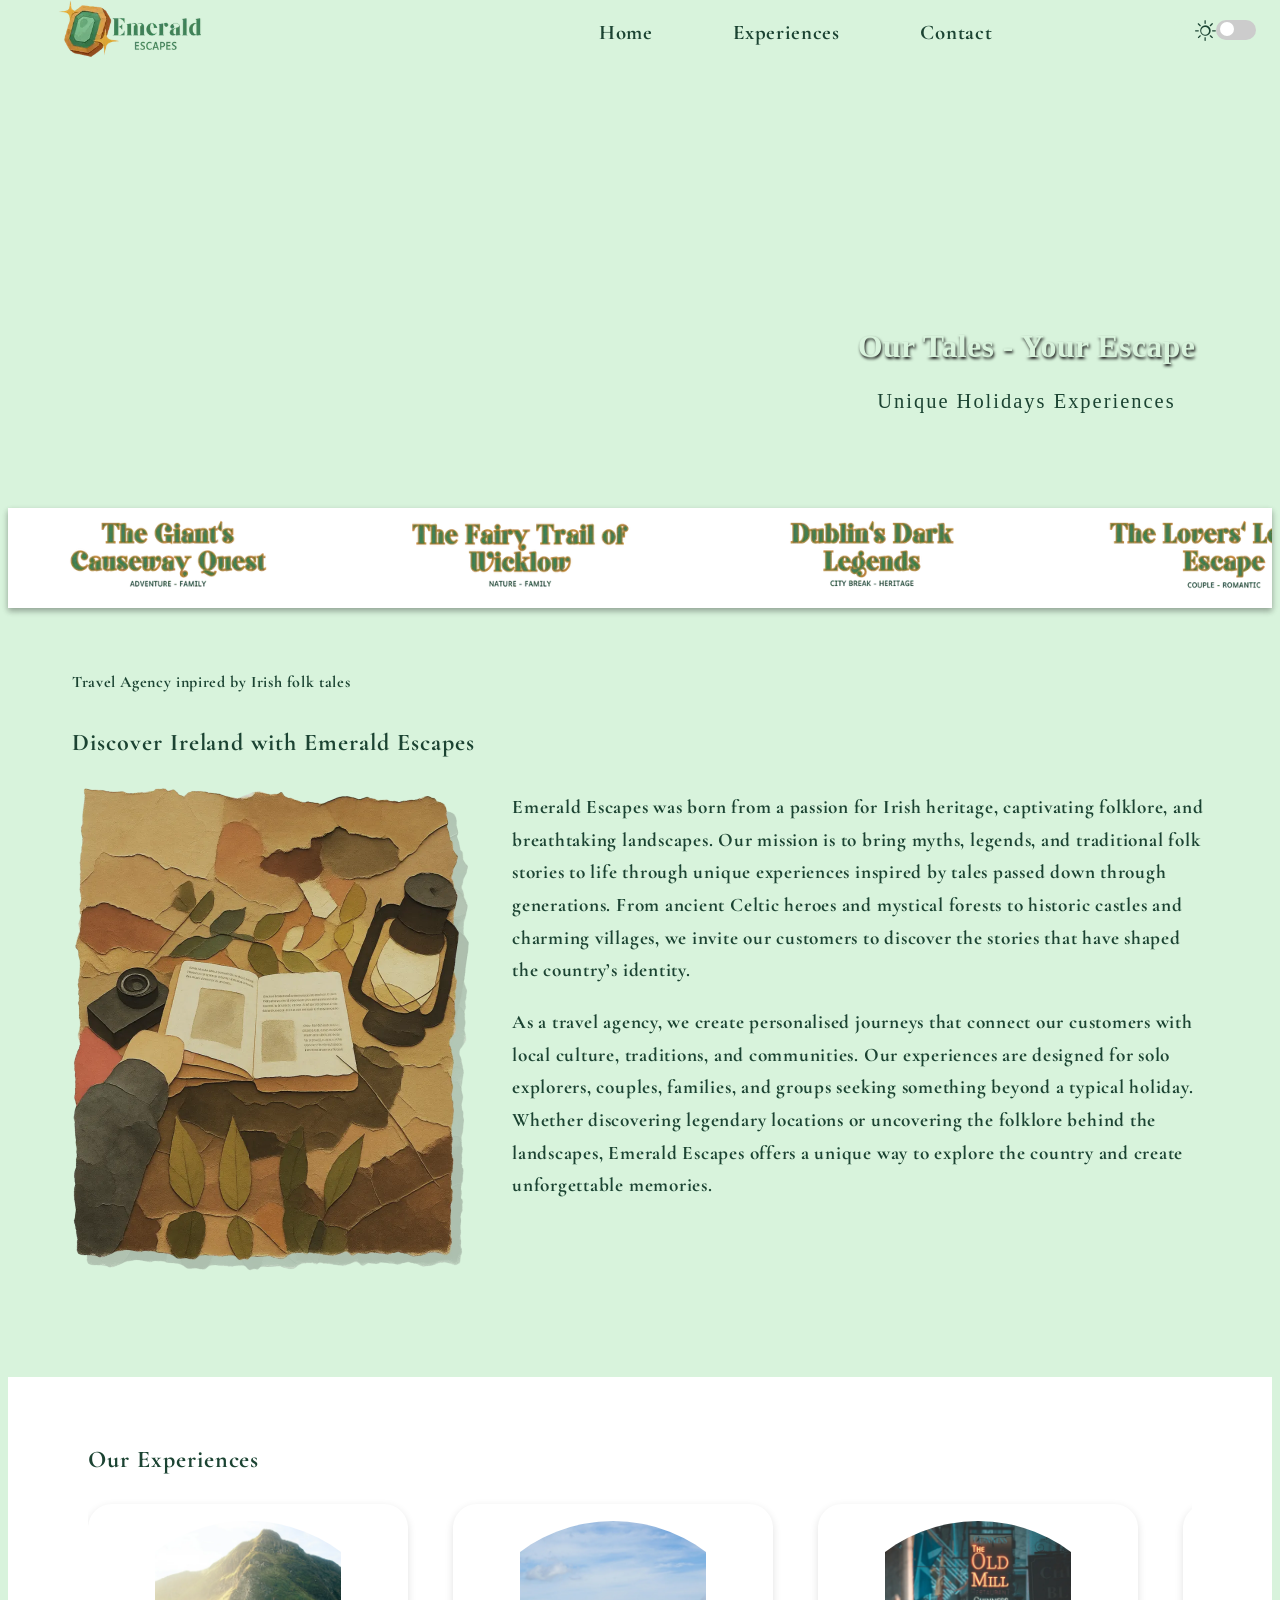
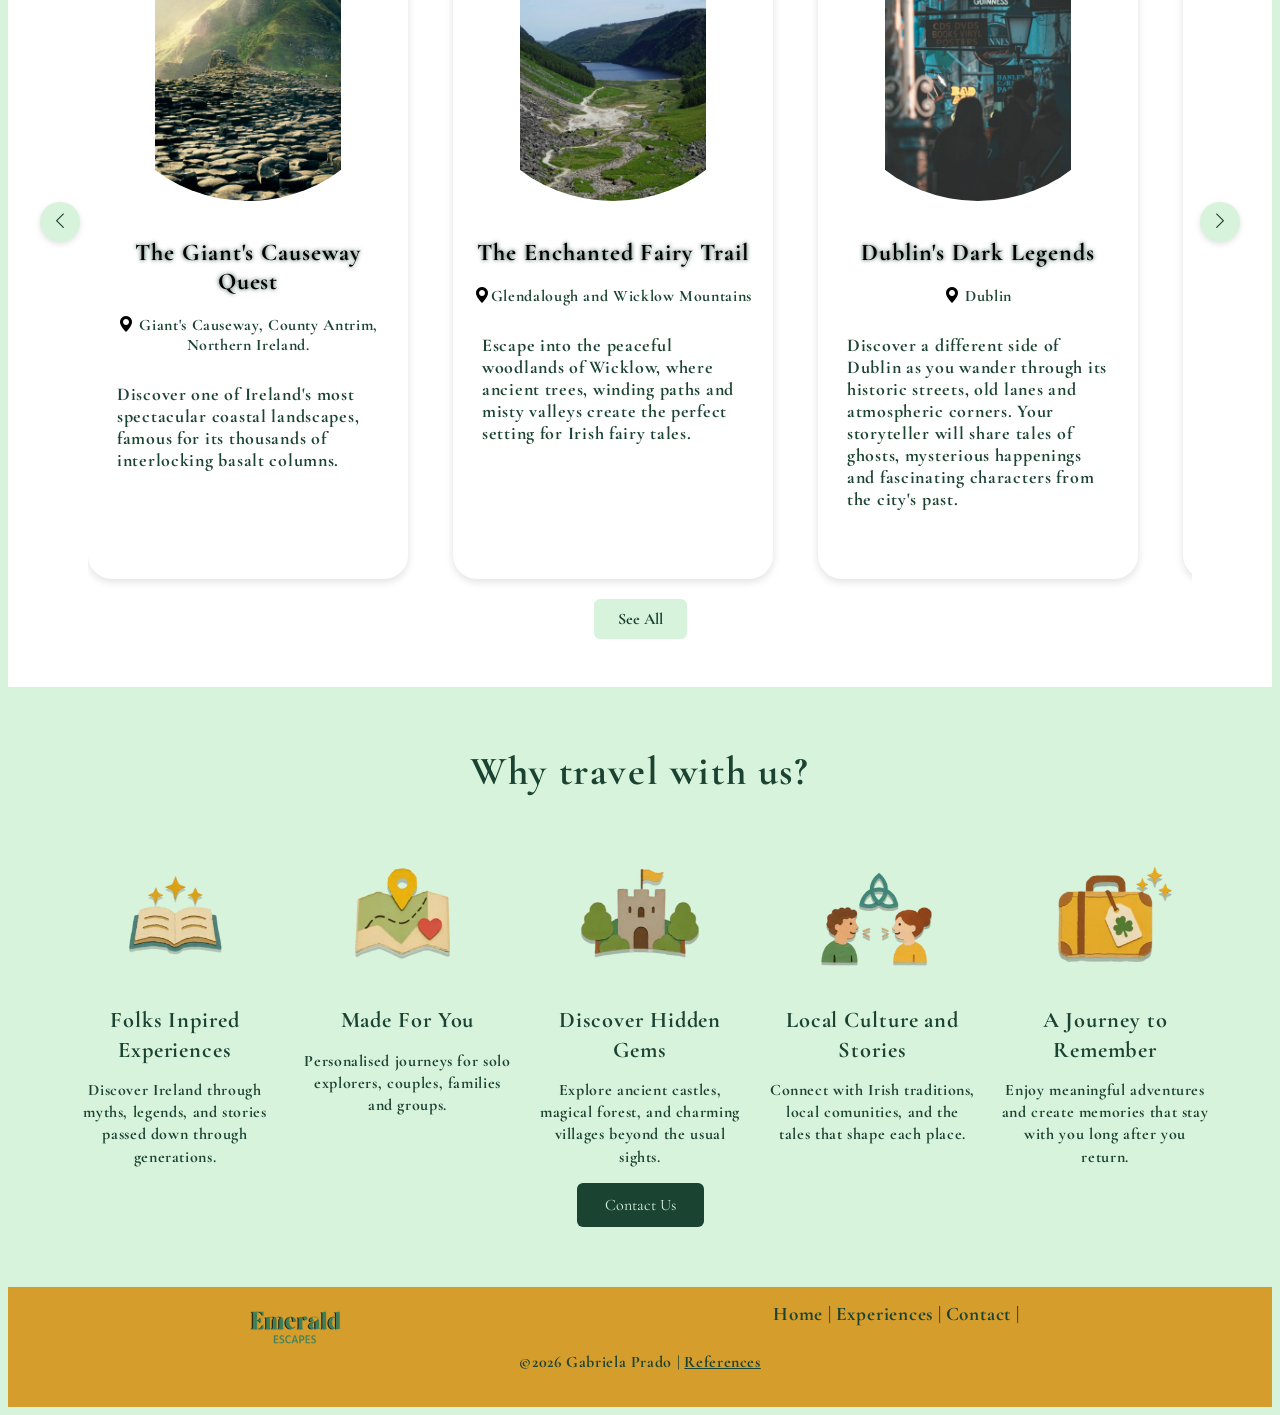
==== index.html @ 3406e80d "Pre publish" ====
<!DOCTYPE html>
<html lang="en">    
<head>  
    <meta charset="UTF-8">
    <meta name="viewport" content="width=device-width", initial-scale="1.0">
    <meta name="color-scheme" content="light">
    <title>Emerald Escapes | Your Travel Agency</title>
    <link rel="stylesheet" href="css/styles.css">
    <link rel="stylesheet" href="https://cdn.jsdelivr.net/npm/bootstrap-icons@1.13.2/font/bootstrap-icons.min.css">
    <link rel="preconnect" href="https://fonts.googleapis.com">
    <link rel="preconnect" href="https://fonts.gstatic.com" crossorigin>
    <link href="https://fonts.googleapis.com/css2?family=Cormorant+Garamond:ital,wght@0,300..700;1,300..700&family=Playfair+Display:ital,wght@0,400..900;1,400..900&display=swap" rel="stylesheet">
</head>
<body>
    <div id="main-container ">

        <!--Header Section-->
        <header>    
            <!--Mobile Header-->
            <div id="header-mobile">
                <div class="logo-container-mobile">
                    <img src="images/EmeraldLogo_Horizontal.webp" alt="emerald escapes logo" class="logo-nav">
                </div>
                 <button id="nav-btn-mobile" type="button" aria-label="Open nav" aria-controls="side-nav" aria-expanded="false">
                    <i class="bi bi-three-dots"  aria-hidden="true"></i>
                </button>
            </div>

            <!--Desktop nav-->
            <div id="nav-container">
                 <div class="logo-container">
                    <img src="images/EmeraldLogo_Horizontal.webp" alt="emerald escapes logo" class="logo-nav">
                </div>
                <div class="nav-bar">
                    <ul>
                        <li class="nav-list"><a href="index.html">Home</a></li>
                        <li class="nav-list"><a href="pages/experiences.html">Experiences</a></li>
                        <li class="nav-list"><a href="pages/contact.html">Contact</a></li>
                    </ul>

                </div>
                <div class="toggle-container">
                    <i class="bi bi-moon dark"></i>
                    <i class="bi bi-sun light"></i>
                    <label class="switch">
                    <input type="checkbox" class="theme-switch">
                    <span class="slider round"></span>
                    </label>
                </div>
            </div>

        </header>


        <!--Side Menu Section-->
        <nav id="side-nav" aria-label="nav mobile">
            <ul>
                
                <li class="mobile-nav-list"><a href="index.html">Home</a></li>
                <li class="mobile-nav-list"><a href="pages/experiences.html">Experiences</a></li>
                <li class="mobile-nav-list"><a href="pages/contact.html">Contact</a></li>                   
            </ul>
                <div class="toggle-container">
                <i class="bi bi-moon dark"></i>
                <i class="bi bi-sun light"></i>
                <label class="switch">
                <input type="checkbox" class="theme-switch">
                <span class="slider round"></span>
                </label>
            </div>
        </nav>
        
       
        <!--Main Section-->

       <!--Hero Section-->
        <div class="hero-section">
            <div class="hero-info">
                <h1>Our Tales - Your Escape</h1>
                <p>Unique Holidays Experiences</p>
            </div>
        </div>

        <!-- Automatic Carousel Experiences Title-->
         <section class="carousel-section">
            <div class="carousel-strip">
                <div class="carousel-container">
                    <div class="carousel-item">
                        <img src="images/Experiences/CausewayQuestTitle.webp" alt="green letter title" class="slide-image">
                    </div>
                    <div class="carousel-item">
                        <img src="images/Experiences/TheFairyTrailTitle.webp" alt="green letter title" class="slide-image">
                    </div>
                    <div class="carousel-item">
                        <img src="images/Experiences/DublinDarkTitle.webp" alt="green letter title" class="slide-image">
                    </div>

                    <div class="carousel-item">
                        <img src="images/Experiences/TheLoverTitle.webp" alt="green letter title" class="slide-image">
                    </div>
                    <div class="carousel-item">
                        <img src="images/Experiences/QueenTitle.webp" alt="green letter title" class="slide-image">
                    </div>
                    <div class="carousel-item">
                        <img src="images/Experiences/TheBansheeTitle.webp" alt="green letter title" class="slide-image">
                    </div>
                </div>
            </div>
        </section>

        <!--Company Info Section-->
        <section class="company-section">
            <div class="info-container">
                <p class="sectionStarter">Travel Agency inpired by Irish folk tales</p>
                <h1 class="title">Discover Ireland with Emerald Escapes</h1>
                <div class="text-image-container">  
                    <div class="image-info-container">
                        <img src="images/AboutUs.webp" alt="book, camera and lamp" class="image-intro" loading="lazy">
                    </div>
                    <div class="intro-text">
                            <p>Emerald Escapes was born from a passion for Irish heritage, captivating folklore, and breathtaking landscapes. Our mission is to bring myths, legends, and traditional folk stories to life through unique experiences inspired by tales passed down through generations. From ancient Celtic heroes and mystical forests to historic castles and charming villages, 
                                we invite our customers to discover the stories that have shaped the country’s identity.</p>
                            <p>As a travel agency, we create personalised journeys that connect our customers with local culture, traditions, and communities. Our experiences are designed for solo explorers, couples, families, and groups seeking something beyond a typical holiday. Whether discovering legendary locations or uncovering the folklore behind the landscapes, 
                                Emerald Escapes offers a unique way to explore the country and create unforgettable memories.</p>
                    </div>
                </div>
            </div>
        </section>

        
        <!--Theme Section / Experiences Preview cards-->
        <section class="theme-section">
            <div class="theme-container">
                <h1>  Our Experiences</h1>
                <button class="carousel-btn left-btn" aria-label="Previous experience"> 
                        <i class="bi bi-chevron-left"  aria-hidden="true"></i> 
                </button>
                <div class="experience-carousel">
                    <div class="experience-track">
                        <div class="experience-card"> 
                            <img src="images/Experiences/GiantExperience1.webp" alt="montain and rocks" class="image-experience" loading="lazy">
                            <div class="experience-info-container">
                                <h2>The Giant's Causeway Quest</h2>
                                <p class="location-text"><i class="bi bi-geo-alt-fill"></i> Giant's Causeway, County Antrim, Northern Ireland.</p>
                                <p class="description-text">Discover one of Ireland's most spectacular coastal landscapes, famous for its thousands of interlocking basalt columns.</p>
                                
                            </div>
                        </div>

                        <div class="experience-card"> 
                            <img src="images/Experiences/GlendaloughExperience1.webp" alt="lake and mountains" class="image-experience" loading="lazy">
                            <div class="experience-info-container">
                                <h2>The Enchanted Fairy Trail</h2>
                                <p class="location-text"><i class="bi bi-geo-alt-fill"></i>Glendalough and Wicklow Mountains</p>
                                <p class="description-text">Escape into the peaceful woodlands of Wicklow, where ancient trees, winding paths and misty valleys create the perfect setting for Irish fairy tales.</p>
                                
                            </div>
                        </div>

                        <div class="experience-card"> 
                            <img src="images/Experiences/DublinExperience1.webp" alt="street and ligths" class="image-experience" loading="lazy">
                            <div class="experience-info-container">
                                <h2>Dublin's Dark Legends</h2>
                                <p class="location-text"><i class="bi bi-geo-alt-fill"></i> Dublin</p>
                                <p class="description-text">Discover a different side of Dublin as you wander through its historic streets, old lanes and atmospheric corners.
                                     Your storyteller will share tales of ghosts, mysterious happenings and fascinating characters from the city's past.</p>
                                
                            </div>
                        </div>

                        <div class="experience-card"> 
                            <img src="images/Experiences/GleniffHorseshoe1.webp" alt="big square mountains" class="image-experience" loading="lazy">
                            <div class="experience-info-container">
                                <h2>The Lovers' Legend Escape</h2>
                                <p class="location-text"><i class="bi bi-geo-alt-fill"></i> County Sligo</p>
                                <p class="description-text">Fall in love with Ireland through the tragic tale of Diarmuid and Gráinne, legendary lovers who fled across the country to be together. Explore beautiful countryside, discover places associated with their story and enjoy peaceful walks with stunning views</p>
                                
                            </div>
                        </div>

                        <div class="experience-card"> 
                            <img src="images/Experiences/swans1.webp" alt="a couple of swans" class="image-experience" loading="lazy">
                            <div class="experience-info-container">
                                <h2>The Children of Lir Adventure</h2>
                                <p class="location-text"><i class="bi bi-geo-alt-fill"></i> Knocknarea Mountain, County Sligo.</p>
                                <p class="description-text">Ready for a legendary challenge? Follow the story of Queen Maeve, the fearless warrior queen of Connacht, whose adventures feature in some of Ireland's best-known tales.</p>
                                
                            </div>
                        </div>

                        <div class="experience-card"> 
                            <img src="images/Experiences/HillofTara1.webp" alt="green hill" class="image-experience" loading="lazy">
                            <div class="experience-info-container">
                                <h2>Secrets of the Ancient Celts</h2>
                                <p class="location-text"><i class="bi bi-geo-alt-fill"></i> Tara Hills and the Boyne Valley, County Meath</p>
                                <p class="description-text">Step into Ireland's ancient past at the Hill of Tara, a historic landscape associated with Ireland's High Kings and rich in legend.</p>
                                
                            </div>
                        </div>
                    </div>
                </div>
                <button class="carousel-btn right-btn" aria-label="next experience"> 
                        <i class="bi bi-chevron-right"  aria-hidden="true"></i> 
                </button>
            </div>
            <a href="pages/experiences.html"><button class="see-more-btn"> See All </button> </a>
             
            
        </section>


        <!--Summary Section Section-->
        <section class="summary-section">
            <div class="summary-container">
                <h1 class="title-summary">Why travel with us?</h1>
                <div class="image-text-summary-container">  
                    <div class="image-summary-container">
                        <img src="images/bookimg.webp" alt="opened book illustration" class="image-summary" loading="lazy">
                    </div>
                    <div class="summary-text">
                            <h2>Folks Inpired Experiences</h2>
                            <p>Discover Ireland through myths, legends, and stories passed down through generations.</p>
                    </div>
                </div>

                 <div class="image-text-summary-container">  
                    <div class="image-summary-container">
                        <img src="images/mapimg.webp" alt="opened book illustration" class="image-summary" loading="lazy">
                    </div>
                    <div class="summary-text">
                            <h2>Made For You</h2>
                            <p>Personalised journeys for solo explorers, couples, families and groups.</p>
                    </div>
                </div>

                 <div class="image-text-summary-container">  
                    <div class="image-summary-container">
                        <img src="images/castleimg.webp" alt="opened book illustration" class="image-summary" loading="lazy">
                    </div>
                    <div class="summary-text">
                            <h2>Discover Hidden Gems</h2>
                            <p>Explore ancient castles, magical forest, and charming villages beyond the usual sights.</p>
                    </div>
                </div>

                 <div class="image-text-summary-container">  
                    <div class="image-summary-container">
                        <img src="images/talkingimg.webp" alt="opened book illustration" class="image-summary" loading="lazy">
                    </div>
                    <div class="summary-text">
                            <h2>Local Culture and Stories</h2>
                            <p>Connect with Irish traditions, local comunities, and the tales that shape each place.</p>
                    </div>
                </div>

                 <div class="image-text-summary-container">  
                    <div class="image-summary-container">
                        <img src="images/bagimg.webp" alt="opened book illustration" class="image-summary" loading="lazy">
                    </div>
                    <div class="summary-text">
                            <h2>A Journey to Remember</h2>
                            <p>Enjoy meaningful adventures and create memories that stay with you long after you return.</p>
                    </div>
                </div>
                
            </div>
            <a href="pages/contact.html"><button class="more-info-btn">Contact Us</button></a>
        </section>


        <!--Footer Section-->
        <section class="footer-section">
            <div class="footer-container">
                <img src="images/Emeraldlogoletters.webp"    alt="Emerald Escapes logo only letters" class="logo-footer">
                <nav class="footer-nav">
                    <a href="index.html">Home |</a>
                    <a href="pages/experiences.html">Experiences |</a>
                    <a href="pages/contact.html">Contact |</a>
                </nav>
            </div>
            <div class="footer-credits">
                <span>&copy2026 Gabriela Prado |</span>
                <a href="Project_references.pdf" target="_blank">References</a>
            </div>
        </section>


    </div> <!--Main container END--> 
    <script src="js/script.js"></script>
</body>
</html>
---- css/styles.css ----
/*Color palette:
Hoover buttons: #d59d2c
*/ 

@import url("https://cdn.jsdelivr.net/npm/bootstrap-icons@1.13.2/font/bootstrap-icons.min.css");

/*
    Base variables as color and fonts
*/

:root{
    color-scheme: light; /*Default*/

    --light-bg: #d8f3dc;
    --light-bg2:white;
    --light-color:#1b4332;
    --dark-bg: #1b4332;
    --dark-bg2:lightgray;
    --dark-color: #d8f3dc;
    --dark-bg3:#252b24;
    

}
* {

  color: light-dark(var(--light-color), var(--dark-color));
}

.light {
  color-scheme: light;
}

.dark {
  color-scheme: dark;
}


/* General setup */

body{
    text-align: center;
    color: light-dark(var(--light-color), var(--dark-color));
     font-family: "Cormorant Garamond", serif;
     background-color: light-dark(var(--light-bg), var(--dark-bg));
     overflow-x: hidden;
}

h1, h2, h3, h4, h5, h6, p, li, a, span {
    color: inherit;
    letter-spacing: 0.04em;
    font-weight: 700;
}


#main-container{
    margin: auto;
    width: 100%;
    background-color: transparent;
    color: inherit;
}

button{
    background-color: #74c69d;
}

#nav-container, #header-mobile{
    display: flex;
    top :0;
    position: fixed;
    z-index: 2000;
    width: 100%;
    font-size: 1.3rem;
        
      
}

#nav-container,
#header-mobile,
#side-nav {
    background-color: light-dark(var(--light-bg), var(--dark-bg));
}

.hero-section, .hero-experience-section, .hero-contact-section, .contact-img{
    background-size: cover;
    background-position: center;
    background-repeat: no-repeat;
    position: relative;

}

.hero-section h1, .hero-experience-section h1, .hero-contact-section h1, .contact-img h1{
    font-family: Georgia, "Times New Roman", serif; /*Change Hero text font to be more appealing*/
    font-size: clamp(2.5rem, 3vw, 3.5rem);
    font-weight: 600;
    letter-spacing: 1px;
    line-height: 1.2;
    color: #d8f3dc;
    text-shadow: 1px 2px 3px rgba(9, 9, 9, 0.938);
    margin-bottom: 20px;
}

.hero-section p {
    font-family: Georgia, "Times New Roman", serif;
    font-size: clamp(1.2rem, 1.6vw, 1.6rem);
    font-weight: 400;
    letter-spacing: 2px;
    line-height: 1.6;
    color: #1b4332;
    margin-top: 0;
}
 /*Switch

    /* The switch - the box around the slider */
        .switch {
        position: relative;
        display: inline-block;
        width: 40px;
        height: 20px;
        }

        /* Hide default HTML checkbox */
        .switch input {
        opacity: 0;
        width: 0;
        height: 0;
        }

        /* The slider */
        .slider {
        position: absolute;
        cursor: pointer;
        top: 0;
        left: 0;
        right: 0;
        bottom: 0;
        background-color: #ccc;
        -webkit-transition: .4s;
        transition: .4s;
        }

        .slider:before {
        position: absolute;
        content: "";
        height: 14px;
        width: 14px;
        left: 4px;
        bottom: 4px;
        background-color: light-dark(var(--light-bg2), var(--dark-bg2));
        -webkit-transition: .4s;
        transition: .4s;
        }

        input:checked + .slider {
        background-color: #d59d2c;
        }

        input:focus + .slider {
        box-shadow: 0 0 1px #d59d2c;
        }

        input:checked + .slider:before {
        -webkit-transform: translateX(14px);
        -ms-transform: translateX(14px);
        transform: translateX(14px);
        }

        /* Rounded sliders */
        .slider.round {
        border-radius: 34px;
        }

        .slider.round:before {
        border-radius: 50%;
        }

        .toggle-container{
            display: flex;
            padding-right: 2rem;
        }


    /* AUTOMATIC CAROUSEL START */

        .carousel-section {
            position: relative;
            width: 100%;
            height: 100px;
            overflow: hidden;
            box-sizing: border-box;
              background-color: light-dark(var(--light-bg2), var(--dark-bg2));
            box-shadow: rgba(0, 0, 0, 0.13) 0px 3px 6px,
                        rgba(0, 0, 0, 0.23) 0px 3px 6px;
        }

        .carousel-strip {
            width: 100%;
            height: 100%;
            overflow: hidden;
        }


        .carousel-container {
            display: flex;
            flex-wrap: nowrap;
            align-items: center;
            gap: 2rem;
            width: max-content;
            animation: carousel-scroll 25s linear infinite;
            will-change: transform;
        }

        
        .carousel-item {
            flex: 0 0 220px;
            width: 400px;
            height: 100px;
            display: flex;
            justify-content: center;
            align-items: center;
            box-sizing: border-box;
        }


        .carousel-item .slide-image {
            display: block;
            height: 80%;
            object-position: center;
            border-radius: 4px;
        }

         .carousel-item .slide-image:hover {
            
            height: 100%;
        }
    
        @keyframes carousel-scroll {
            from {
                transform: translateX(0);
            }
            to {
                transform: translateX(-50%);
            }
        }
   /* CAROUSEL END */    

    /*INFO SECTION GENERAL*/
        .company-section {
            width: 100%;
            margin: 0 auto;
            padding: 3rem 2rem;
            box-sizing: border-box;
        }

        .info-container {
            display: flex;
            flex-direction: column;
            align-items: left;
            text-align: left;
            width: 100%;
        }

        .sectionStarter,
        .title {
            text-align: left;
        }


        .text-image-container {
            display: flex;
            align-items: flex-start;
            gap: 2.5rem;
            width: 100%;
        }

        .image-info-container {
            flex: 0 0 400px;
            width: 400px;
            max-width: 400px;
            margin-top: -3rem;
        }

        .image-intro {
            display: block;
            width: 100%;
            height: auto;
        }

        .intro-text {
            flex: 1;
            min-width: 400px;
            text-align: left;
            font-size: 1.2rem;
            margin-top: -5px;
        }

        .intro-text p {
            line-height: 1.7;
        }
    /*INFO SECTION GENERAL  - END*/

     /*EXPERIENCES Carousel Section*/
        .theme-section{
            background-color: light-dark(var(--light-bg2), var(--dark-bg2));
            width: 100%;
            margin: 0 auto;
            padding: 3rem 2rem;
            box-sizing: border-box;
            
        }
      
        .theme-container{
           position: relative;
           width: 100%;
           max-width: 1200px;
           margin: 0 auto;
           padding: 0 3rem;

           box-sizing: border-box;
        }

        .experience-carousel {
            width: 100%;
            overflow-x: auto;
            scroll-behavior: smooth;
            scroll-snap-type: x mandatory;
            scrollbar-width: none;
            -ms-overflow-style: none;
         }

        .experience-carousel::-webkit-scrollbar {
             display: none;
        }

        .experience-track {
            display: flex;
            gap: 45px;
            width: max-content;
            padding: 10px 5px 20px;
            box-sizing: border-box;
        }

       
        
        .experience-card {
            flex: 0 0 320px;
            width: 320px;
            box-sizing: border-box;
            padding: 12px;
            border-width: 1.2rem;
            border-color: black;
            border-radius: 24px;
            box-shadow: 0 3px 8px rgba(0, 0, 0, 0.12);
            text-align: center;
            scroll-snap-align: start;

            /* hover transition*/
            transition: transform 0.3s ease,
                    box-shadow 0.3s ease;
        }

        .experience-card:hover {
            transform: translateY(-4px);
            box-shadow: 0 6px 16px rgba(0, 0, 0, 0.15);
        }


        .image-experience {
            display: block;
            width: 100%;
            height: 280px;
            object-fit: contain;
            object-position: center;
            margin: 5px auto 10px;
            border-radius: 60%;
            

        }

        .theme-section h1{
             text-align: left;
             color: #1b4332;
        } 
           
        .experience-info-container{
            padding: 7px;
          
        }

        .experience-info-container h2{
            text-shadow:0px 0px 4px  #1b4332;
            color:black;
          
        }

        .experience-info-container i{
        
            color:black;
          
        }
      
      
      
        .description-text{
             text-align: left;
            font-size: 18px;
            padding: 10px;
            color: #1b4332;
            
        }
        .location-text{
            font-size: 16px;
            font-weight: bold;
            color: #1b4332;
            
            
        } 
        .see-more-btn {
            padding: 10px 24px;
            background-color: light-dark(var(--light-bg), var(--dark-bg));
            border: none;
            border-radius: 6px;
            font-size: 14px;
            cursor: pointer;
            transition: background-color 0.3s ease;
            font:inherit;
        }

        .see-more-btn:hover{
            background-color: #d59d2c;
            color: white;
        }

        .carousel-btn {
            position: absolute;
            top: 50%;
            transform: translateY(-50%);
            z-index: 2;
            width: 40px;
            height: 40px;
            display: flex;
            align-items: center;
            justify-content: center;
            background-color: light-dark(var(--light-bg), var(--dark-bg));
            border: none;
            border-radius: 50%;
            box-shadow: 0 2px 6px rgba(0, 0, 0, 0.12);
            font-size: 18px;
            cursor: pointer;
            transition: background-color 0.3s ease;
        }

        .carousel-btn:hover{
            background-color: #d59d2c;
            color:white;
        }

        .left-btn{
            left: 0;
        }

        .right-btn{
            right: 0;
        }

    /* SUMMARY SECTION START*/
        .summary-section {
             padding: 60px 5%;
             background-color: light-dark(var(--light-bg), var(--dark-bg));
        }

        .summary-container {
            max-width: 1200px;
            margin: 0 auto;
            display: flex;
            flex-wrap: wrap;
            justify-content: center;
            gap: 40px 25px;
        }

      
        .sectionTitles {
            width: 100%;
            margin: 0;
            text-align: center;
            font-size: 1.1rem;
        }

        .title-summary {
            width: 100%;
            margin: 0 0 5px;
            text-align: center;
            font-size: 2.5rem;
        }

        .image-text-summary-container {
            flex: 1 1 180px;
            max-width: 240px;
            display: flex;
            flex-direction: column;
            align-items: flex-start;
            gap: 15px;
        }

     
        .image-summary-container {
            width: 100%;
            display: flex;
            justify-content: center;
            align-items: center;
        }

        .image-summary {
            width: 150px;
            height: 150px;
            object-fit: contain;
        }

       
        .summary-text h2 {
            margin: 0 0 15px;
            font-size: 1.4rem;
            line-height: 1.3;
        }

        .summary-text p {
            margin: 0;
            font-size: 1rem;
            line-height: 1.4;
        }

        .more-info-btn {
            margin: 15px auto 0;
            padding: 12px 28px;
            border: none;
            border-radius: 6px;
            background-color: light-dark(var(--dark-bg), var(--light-bg2));
            color: light-dark( var(--dark-color),var(--light-color));
            font-size: 1rem;
            cursor: pointer;
            transition: background-color 0.3s ease;
            font-family: inherit;
        }

        .more-info-btn:hover {
            background-color: #d59d2c;
            color: white;
        }

    
    /*FOOTER SECTION START*/
        .footer-section{
            width: 100%;
            height: 120px;
            background-color: #d59d2c;
            color: black;
        }

        .footer-container{
            max-width: 1200px;
            display: flex;
            justify-content:space-around;
            flex-wrap: wrap;
            padding-top: 15px;
        }
        
        .logo-footer{
            max-width: 200px;
        }

        .footer-nav a{
            text-decoration: none;
            font-size: 1.2rem;
          
        }

        .footer-nav a:hover{
           color: white;
           text-decoration: underline;
        }

         .footer-credits a:hover{
           color: white;
           text-decoration: underline;
        }

    /*--Experiences Pag - START*/
    
        .hero-title{
            align-items: center;
            align-content: center;
            justify-content: center;
            padding-top: 10rem;
            padding-right: 10x;
            
            color: light-dark(var(--light-color), var(--dark-color));
        }    

        .experience-filter-container{
            position: absolute;
            bottom: 2.2rem;
            right: 5rem;
            z-index: 10;
            display: flex;
            float:right;
            align-items: end;
            background-color: light-dark(var(--light-bg), var(--dark-bg));
            max-width: fit-content;
            min-height: fit-content;
            justify-content: center;
            flex-wrap: wrap;
            padding: 10px;
            gap: 18px;
            color: light-dark(var(--light-color), var(--dark-color));
            backdrop-filter: blur(10px);
            border: 1px solid rgba(76, 103, 69, 0.15);
            border-radius: 14px;
            box-shadow: 0 8px 30px rgba(31, 47, 29, 0.18);
        }


        /* filters */
        .filter-type {
            display: flex;
            flex-direction: row;
            gap: 8px;
            min-width: 160px;
        }

        .filter-type h1,
        .filter-type h2 {
            margin: 0;
            color: light-dark(var(--light-color), var(--dark-color));
            font-family: inherit;
            font-size: 1.2rem;
            font-weight: 600;
            letter-spacing: 0.4px;
        }

        /* Dropdown */
        .filter-type select {
            width: 100%;
            padding: 12px 10px 12px 14px;
            color: black;
            background-color: white;
            font-family: inherit;
            font-size: 1rem;
            border: 1px solid #c7d4bf;
            border-radius: 8px;
            cursor: pointer;
            outline: none;
            transition: border-color 0.2s ease,
                        box-shadow 0.2s ease;
            box-sizing: border-box;
        }

        option{
            color: black;
        }

    /*Experiences Main Cards*/
 
        .experiences-section {
            max-width: 1200px;
            margin: 60px auto;
            padding: 0 24px;
        }

        .experiences-grid {
            display: grid;
            grid-template-columns: repeat(3, minmax(0, 1fr));
            gap: 2rem;
            align-items: start;
        }


        .experiences-main-card {
            background-color: light-dark(var(--light-bg2), var(--dark-bg3));
            color: light-dark(var(--light-color), var(--dark-color));
            border-radius: 16px;
            overflow: hidden;
            box-shadow: 0 5px 18px rgba(38, 54, 35, 0.09);
            transition:
                transform 0.3s ease,
                box-shadow 0.3s ease;
            min-width: fit-content;
        }

        .experiences-main-card:hover {
            transform: translateY(-6px);
            box-shadow: 0 14px 30px rgba(38, 54, 35, 0.16);
        }


        .experiences-main-image-container {
            position: relative;
            height: 300px;
            overflow: hidden;
        }

        .experiences-main-image-container img {
            width: 100%;
            height: 100%;
            object-fit: cover;
            display: block;
            transition: transform 0.5s ease;
        }

        .experiences-main-card:hover .experiences-main-image-container img {
            transform: scale(1.06);
        }

        /*Type tag*/
        .experience-tag {
            position: absolute;
            top: 15px;
            left: 15px;
            padding: 7px 12px;
            background-color: light-dark(var(--light-bg), var(--dark-bg3));
            color: light-dark(var(--light-color), var(--dark-color2));
            border-radius: 20px;
            font-size: 1.1rem;
            font-weight: 600;
            letter-spacing: 0.4px;
        }

        /*Card info*/
        .experience-content {
            padding: 22px;
        
        }

        .experience-location {
            font-size: 1rem;
            margin: 0 0 10px;
        }

        .experience-content h2 {
            font-size: 1.8rem;
            line-height: 1.3;
            margin: 0 0 12px;
        }

        .experience-intro {
            font-size: 1.2rem;
            line-height: 1.3;
            margin-bottom: 18px;
            font-weight: 600;
        }

        .experience-meta {
            display: flex;
            justify-content: space-between;
            flex-wrap: wrap;
            gap: 8px;
            padding: 14px 0;
            border-top: 1px solid rgba(128, 145, 120, 0.25);
            border-bottom: 1px solid rgba(128, 145, 120, 0.25);
            font-size: 1.2rem;
            font-weight: 600;
        }

        .expand-card-btn {
            text-align: center;
            font-family: inherit;
            padding: 10px 24px;
            margin-top: 20px;
            background-color: light-dark(var(--light-bg), var(--dark-bg));
            border: none;
            border-radius: 6px;
            font-size: 1.2rem;
            cursor: pointer;
            transition: background-color 0.3s ease;
           
        }

        .expand-card-btn:hover {
            background-color: #d59d2c;
            color: white;
        }

     

        .experience-details {
            padding-top: 20px;
        }

        .experience-details[hidden] {
            display: none;
        }

        .experience-details h3 {
            margin: 20px 0 10px;
        }

        .experience-details p,
        .experience-details li {
            font-size: 1.2rem;
            list-style:none;
            font-weight: 500;
        }


        .experience-details ul {
            padding-left: 20px;
            text-decoration: none;
        }

        .experience-extra-info {
            margin-top: 18px;
            padding: 15px;

            background: rgba(128, 145, 120, 0.09);
            border-radius: 8px;
        }

        .experience-extra-info p {
            margin: 7px 0;
        }

        /*buttons*/

        .btns-nav{
            display: flex;
            flex-direction: column;
        }

        .story-btn{
            text-align: center;
            font-family: inherit;
            width: 100%;
            padding: 10px 24px;
            margin-top: 20px;
            background-color: light-dark(var(--light-bg), var(--dark-bg));
            border: none;
            border-radius: 6px;
            font-size: 1.2rem;
            cursor: pointer;
            transition: background-color 0.3s ease;
            

        }
        .story-btn:hover{
            background-color: #d59d2c;
            color: white;
        }

        .story-btn.active{
             background-color: #d59d2c;
            color: white
        }

        .book-experience-btn {
            display: block;
            text-align: center;
            text-decoration: none;
            margin-top: 18px;
            padding: 13px 16px;
            color: #ffffff;
            background: #355e3b;
            border-radius: 8px;
            font-size: 1.3rem;
            font-weight: 600;

            transition: background-color 0.25s ease;
        }

        .book-experience-btn:hover {
            background-color: #26472c;
        }


        /*Story Popup*/
    
        
        .popup {
            position: relative;
            display: inline-block;
        }

        /* Popup Text - Important: hidden by default */
        .popup .popuptext {
            visibility: hidden;
            opacity: 0;
            max-height: 500px;
            min-width: 300px;
            padding: 15px;
            background-color: #555;
            color: #fff;
            text-align: left;
            line-height: 1.6;
            border-radius: 8px;
            box-sizing: border-box;
            position: absolute;
            z-index: 4000;
            bottom: 125%;
            left: 50%;
            transform: translateX(-50%);
            transition: opacity 0.3s ease;
            overflow-y: auto;
        }

        
        .popup .popuptext p {
            margin: 0;
        }

        .popuptext p strong{
            color:#d59d2c;
        }

        .popuptext p em{
            color: #74c69d;
        }

        .popup .popuptext.show {
            visibility: visible;
            opacity: 1;
        }

        .popup .popuptext::after {
            content: "";
            position: absolute;
            top: 100%;
            left: 50%;
            transform: translateX(-50%);
            border-width: 6px;
            border-style: solid;
            border-color: #555 transparent transparent transparent;
        }


        /*animation fade in the popup */
        @-webkit-keyframes fadeIn {
        from {opacity: 0;}
        to {opacity: 1;}
        }

        @keyframes fadeIn {
        from {opacity: 0;}
        to {opacity:1 ;}
        }

        .mobile-nav-list{
            font-size: 1.2rem;
        }
        
        
    /*Contact form section - Start - */
        .form-section {
            align-items: center;
            justify-content: center;
            padding: 60px 30px;
        }

        .img-form{
            display: flex;
            flex-direction: row;
            gap: 10px;
        }

        .contact-img{
            width: 400px;
            height: 600px;
        
            background-image: url('../images/mobile-heroContact.webp');
        }

        .form-container {
            max-width: 700px;
            width: 100%;
            margin: 0 auto;
            padding: 40px;
            box-sizing: border-box;
            background-color: light-dark(var(--light-bg2), var(--dark-bg3));
            border-radius: 16px;
            box-shadow: 0 8px 30px rgba(40, 60, 40, 0.08);
        }

        .form-container h2 {
            margin: 0 0 12px;
            font-size: 2rem;
            line-height: 1.3;
            text-align: center;
        }

        .form-container > form > p {
            margin: 0 0 35px;
            text-align: center;
            line-height: 1.7;
            color: light-dark(var(--light-color), var(--dark-color2));
            font-size: 1.1rem;;
        }


        #contact-form label {
            display: block;
            margin: 22px 0 8px;
            font-size: 1.2rem;
            font-weight: 600;
        }

        #contact-form input,
        #contact-form select,
        #contact-form textarea {
            display: block;
            width: 100%;
            padding: 13px 15px;
            box-sizing: border-box;
            font: inherit;
            font-size: 1.2rem;
            color:black;
            background-color: var(--input-bg, #ffffff);
            border: 1px solid var(--border-color, #d7dfd4);
            border-radius: 8px;
            transition:
                border-color 0.2s ease,
                box-shadow 0.2s ease;
        }

        #contact-form input:focus,
        #contact-form select:focus,
        #contact-form textarea:focus {
            outline: none;
            border-color:#d59d2c;
            box-shadow: 0 0 0 3px rgba(196, 154, 58, 0.15);
        }

        #contact-form textarea {
            min-height: 160px;
            resize: vertical;
        }

        #contact-form input::placeholder,
        #contact-form textarea::placeholder {
            color: #8b958b;
        }

    /*form quantities*/

        .persons-fields {
            margin: 30px 0;
            padding: 22px;
            border: 1px solid var(--border-color, #d7dfd4);
            border-radius: 12px;
        }

        .persons-fields legend {
            padding: 0 10px;
            font-size: 1.2rem;
            font-weight: 700;
        }

        
        .hidden{
            display: none !important;
        }
        .persons-input {
            display: flex;
            justify-content: space-between;
            align-items: center;
            gap: 20px;
            margin: 18px 0;
        }

        .persons-input label {
            margin: 0 !important;
        }

        #contact-form .persons-input input {
            width: 100px;
            text-align: center;
            font-size: 1.4rem;
            font-weight: 600;
        }

        /*Price review*/
        .price-preview {
            margin: 30px 0;
            padding: 28px;
            background-color: light-dark(var(--light-bg), var(--dark-bg));
            color: light-dark(var(--light-color), var(--dark-color2));
            border: 1px solid var(--price-card-border, #d6e4d1);
            border-radius: 14px;
        }

        .price-preview h3 {
            margin: 0 0 24px;
            font-size: 1.35rem;
            text-align: center;
        }

        .price-line {
            display: flex;
            justify-content: space-between;
            align-items: center;
            gap: 20px;
            margin: 16px 0;
            font-size: 1.2rem;
        }

        .price-line span {
            font-weight: 600;
            white-space: nowrap;
        }

        .price-preview hr {
            margin: 24px 0;
            border: none;
            border-top: 1px solid var(--price-card-border, #d6e4d1);
        }

        .price-total {
            display: flex;
            justify-content: space-between;
            align-items: center;
            gap: 15px;
            margin: 0;
            font-size: 1.3rem;
        }

        .price-total strong {
            color: light-dark(var(--light-color), var(--dark-color2));
            font-size: 1.6rem;
            white-space: nowrap;
            font-weight: 800;
        }

        .price-disclaimer {
            margin: 22px 0 0;
            padding-top: 18px;
            border-top: 1px solid var(--price-card-border, #d6e4d1);
            font-size: 1rem;
            line-height: 1.7;
            color: black;
        }

        .error-msg{
            font-family: inherit;
            color: red;
        }

        /*Form button*/
    #contact-form .form-submit {
            display: block;
            width: 100%;
            margin-top: 30px;
            padding: 15px 22px;
            border-radius: 8px;
            background-color: light-dark(var(--light-bg), var(--dark-bg));
            color: light-dark(var(--light-color), var(--dark-color));
            font: inherit;
            font-size: 1.3rem;
            font-weight: 700;
            cursor: pointer;
            transition:
                background-color 0.2s ease,
                transform 0.2s ease,
                box-shadow 0.2s ease;
        }

        #contact-form .form-submit:hover {
        background-color: #d59d2c;
            color: white;
            box-shadow: 0 5px 14px rgba(36, 70, 48, 0.18);
        }

        #contact-form .form-submit:active {
            transform: translateY(1px);
        }


        #confirmation{
            display: none;
        }
    /*contact form end*/
    


/* -Mobile -Start- */
@media screen and (max-width:600px){
    
    html.noScroll, body.noScroll{
        
        overflow:hidden;
        height: 100%;
    }

    #nav-container{
        display: none;
    }

    
    
    #header-mobile{
        height: 4rem;
        align-items: center;
    }

   

    .logo-container-mobile{
        min-height: 2rem;
    }

    .logo-nav{
        width: 60%;
        padding-left: 1rem;
    }

    /* Mobile nav buttom and side menu*/
    #nav-btn-mobile{
        border-radius: 45%;
        height: 2rem;
        margin: 1rem;
        border-width: 0px;
        border-color: #1b4332;
        
    }
    
    .bi-three-dots{
        font-size: 1.5rem;
        color: #1b4332;

    }
    .bi-three-dots:hover{
        font-size: 1.5rem;
        color: #d59d2c;
    }

    #side-nav{
        visibility: hidden;   /*Change with button interaction*/
        transition: transform 0.4s ease, visibility 0.3s ease;     /*Change with button interaction*/
        position: fixed;
        top: 5.25rem;
        width: 100%;
        padding-top: 3rem;
        padding-bottom: 2rem;  
        min-height: 60rem;   
        transform: translateX(100%);
        z-index: 10000;
         margin-top: -20px;
    }
    #side-nav.isOpen{
        visibility: visible;
        transform: translateX(0);
        z-index: 10000;

    }
    .mobile-nav-list{
        background-color: white;
        width: 30%;
        text-align: center;
        list-style: none;
        margin-top: 2rem;
        padding: 2rem;
        border-radius: 5px;
        border-width: 0.15rem;
        border-style: solid;
        border-color:#d59d2c;
        box-shadow: rgba(0, 0, 0, 0.13) 0px 3px 6px, rgba(0, 0, 0, 0.23) 0px 3px 6px;
        margin-left: 50px;
    }

     .mobile-nav-list:hover{
        background-color: #d59d2c;
    }

   
    li a{
        text-decoration: none;
        color: #1b4332;
        text-align: center;
        font-weight: bold;
           
    }
  
    
    a:link, a:visited {
        color: (gray);
        text-decoration: none;  
    }
      
     a:link:active, a:visited:active {
        background-color: #d59d2c;
    }
    .hero-section{
        min-height: 600px;
        background-image: url('../images/mobile-heroImage.webp');
        
    }

      .hero-contact-section{
        min-height: 600px;
        background-image: url('../images/mobile-heroContact.webp');
        
    }

    .hero-section h1{
        padding-top: 50px;
        
    }

    .hero-section p{
        color:#1b4332 ;
        font-weight: 600;
        text-shadow: 1px 2px 3px rgba(255, 250, 250, 0.938);
        background-color: rgba(255, 255, 255, 0.384);
        margin-top: 80%;
    }


 

  /*Carousel Mobile*/
    .carousel-section{
        margin-top: -1rem;
    }

   /*Company info*/
   .company-section{
         width: 100%;
   } 

    .text-image-container {
        display: flex;
        flex-direction: column;
        align-items: center;
        gap: 0;
    }

        .image-info-container {
        align-items: center;
        width: 100%;
        min-width: 370px;
    }
        .intro-text {
        font-size: 1.5rem;
        margin-top: -25px;
        min-width: 300px;

    }

    /*Carousel Expriences*/
     .theme-section {
        padding: 25px 20px;
    }

    .theme-container {
        padding: 0 30px;
    }

    .experience-track {
        gap: 15px;
    }

    .experience-card {
        flex: 0 0 270px;
        width: 270px;
        padding: 15px;
        border-radius: 18px;
    }

    .image-experience {
        height: 240px;
    }

    .experience-info-container h2 {
        font-size: 19px;
        padding: 5px;
    }
  

    .carousel-btn {
        display: none;
    }


    /*Experiences pag mobile*/

    .hero-experience-section{
        min-height: 600px;
        background-image: url('../images/mobile-heroImage-experiences.webp');

    } 
    
    .experience-filter-container {
        display: grid;
        grid-template-columns: 1fr;
        gap: 14px;
        padding: 18px;
        margin-left: 1.4rem;
    }

    .filter-type {
        min-width: 0;
    }

    /* Main Experiences page*/
    .experiences-section {
      width: fit-content;
      
    }

    .experiences-grid {
        grid-template-columns: 1fr;
    }

    .experience-image {
        height: 220px;
        
    }

    /*Form mobile*/
       .form-section {
        padding: 30px 15px;
    }

    .img-form{
        display: flex;
        flex-direction: column;

    }

    .contact-img{
        width: 100%;
        padding-top: 30px;
        
    }

    .form-container {
        padding: 25px 20px;
        border-radius: 12px;
    }

    .form-container h2 {
        font-size: 1.6rem;
    }

    .persons-fields {
        padding: 16px;
    }

    .price-preview {
        padding: 22px 18px;
    }

    .price-total {
        align-items: flex-start;
        flex-direction: column;
        gap: 8px;
    }

    .price-total strong {
        font-size: 1.5rem;
    }
}
/* --Mobile - End- */

/* --Tablet  - Start- */
@media (min-width: 601px) and (max-width: 1023px){  
  
    .main-container {
           width: 100%;
           
    }

     html.noScroll, body.noScroll{
        
        overflow:hidden;
        height: 100%;
    }

    #nav-container{
        display: none;
    }

    
    
    #header-mobile{
        height: 4rem;
        display: flex;
        align-content: space-between;
        align-items:center;
        
    }

   

    .logo-container-mobile{
        min-height: 2rem;
    }

    .logo-nav{
        width: 60%;
        padding-left: 1rem;
    }

    /* tablet nav buttom and side menu*/
    #nav-btn-mobile{
        border-radius: 45%;
        height: 2rem;
        border-width: 0px;
        border-color: #1b4332;
        margin-left: 200px;
        
    }
    
    .bi-three-dots{
        font-size: 1.5rem;
        color: #1b4332;

    }
    .bi-three-dots:hover{
        font-size: 1.5rem;
        color: #d59d2c;
    }

    #side-nav{
        visibility: hidden;   /*Change with button interaction*/
        transition: transform 0.6s ease, visibility 0.4s ease;     /*Change with button interaction*/
        position: fixed;
        top: 5.25rem;
        width: 100%;
        padding-top: 3rem;
        padding-bottom: 2rem;  
        padding-left: 100px;
        min-height: 60rem;   
        transform: translateX(100%);
        z-index: 10000;
        margin-top: -20px;
    }
    #side-nav.isOpen{
        visibility: visible;
        transform: translateX(0);
        z-index: 10000;

    }
    .mobile-nav-list{
        background-color: white;
        width: 30%;
        text-align: center;
        list-style: none;
        margin-top: 2rem;
        padding: 2rem;
        border-radius: 5px;
        border-width: 0.15rem;
        border-style: solid;
        border-color:#d59d2c;
        box-shadow: rgba(0, 0, 0, 0.13) 0px 3px 6px, rgba(0, 0, 0, 0.23) 0px 3px 6px;
        margin-left: 50px;
    }

     .mobile-nav-list:hover{
        background-color: #d59d2c;
    }

 

    li a{
        text-decoration: none;
        color: #1b4332;
        text-align: center;
        font-weight: bold;
           
    }
  
    
    a:link, a:visited {
        color: (gray);
        text-decoration: none;  
    }
      
     a:link:active, a:visited:active {
        background-color: #d59d2c;
    }
    .hero-section {
        min-height: 600px;
        background-image: url('../images/heroImage.webp');
        width: 100%;
        overflow:hidden
    }

      .hero-experience-section{
        min-height: 600px;
        background-image: url('../images/HeroExperiences.webp');

    } 

    .hero-contact-section{
        min-height: 600px;
        background-image: url('../images/contactHero.webp');

    } 
    .hero-experience-section h1{
        float: right;
        text-align: end;
    } 


    /*Carousel Tablet*/
    .carousel-section{
        margin-top: -1rem;
        width: 100%;
        min-width: 0;
       
        
    }
       
   .carousel-strip {
        width: 100%;
    
    }

    .carousel-container {
        display: flex;
        flex-wrap: nowrap;
        width: max-content;
    }

    .text-image-container {
        display: flex;
        flex-direction: column;
        align-items: center;
        gap: 0;
    }

   /*Company info*/
   .company-section{
         width: 100%;
   } 

    .text-image-container {
        display: flex;
        flex-direction: column;
        align-items: center;
        gap: 0;
    }

    .image-info-container {
        align-items: center;
        width: 100%;
        min-width: 370px;
    }

    .intro-text {
        font-size: 1.5rem;
        margin-top: -25px;
        min-width: 300px;
        padding: 0 20px;

    }


    /*Summary Section*/
    .summary-container {
        gap: 35px 20px;
    }

    .image-text-summary-container {
        flex: 1 1 220px;
        max-width: 300px;
    }

    .title-summary {
        font-size: 2rem;
    }

    /*Experiences pag Tablet*/

    .hero-experience-section{
       background-position: 30%;

    } 

    .experience-filter-container {
        display: grid;
        grid-template-columns: 1fr;
        gap: 14px;
        padding: 18px;
        margin-left: 2rem;
    }

    .filter-type {
        min-width: 0;
    }

    /*Main Experiences Tablet*/
    .experiences-grid {
        grid-template-columns: 1fr;
        gap: 20px;
        
    }

    /*Form Tablet*/
       .form-section {
        padding: 60px 15px;
    }

    .contact-img{
        max-width: 400px;
    }

    .form-container {
        padding: 25px 20px;
        border-radius: 12px;
    }

    .form-container h2 {
        font-size: 1.6rem;
    }

    .persons-fields {
        padding: 16px;
    }

    .price-preview {
        padding: 22px 18px;
    }

    .price-total {
        align-items: flex-start;
        flex-direction: column;
        gap: 8px;
    }

    .price-total strong {
        font-size: 1.5rem;
    }

}
/*Tablet end*/

/* Desktop Start */
@media (min-width: 1024px) { 
    .main-container {
        width: 60rem;
     
    }

    #header-mobile, #side-nav{
        display: none;
    }
    
    
    #nav-container{
        height: 4rem;
        flex-direction: row;
        align-items: center;
       
    }
    
    .logo-container{
        min-height: 4rem;
        display: flex;
        align-items: flex-start;
    }

    .logo-nav{
        width: 60%;
        padding-left: 1rem;
    }

    .nav-bar{
        display: flex;
        align-items: center;
        justify-content: center;
        width: 60%;
    
    }
    
    .nav-bar ul {
        display: flex;
        align-items: center;
        justify-content: center;
        gap: 30px;

        list-style: none;
        margin: 0;
        padding: 0;

    }
    .nav-list {
        padding: 10px 25px;
        font-weight: bold;
        text-align: center;
        margin: 0;
        white-space: nowrap;
       
    }

    .nav-list a {
        display: block;
         text-decoration: none;
    }
    .nav-list a:hover {
        display: block;
        color: #d59d2c ;
        text-decoration: underline;
    }

    .hero-section{
        min-height: 500px;
        background-image: url('../images/heroimage.webp');
        
    }

    .hero-experience-section{
        min-height: 500px;
        background-image: url('../images/HeroExperiences.webp');
    } 

    .hero-contact-section{
        min-height: 500px;
        background-image: url('../images/contactHero.webp');
    } 

    .hero-info{
        float:right;
        padding-top: 300px;
        padding-right: 4em;
        font-size: 1.2rem;

    }
    
    .hero-info h1{
        font-size: clamp(2rem, 2.5vw, 3rem);
        font-weight: 800;
        line-height: 1.1;
        letter-spacing: 0.01em;
   
    }
  
    .company-section{
        max-width: 1200px;
    }

    /*Experiences main cards desktop*/

     .experiences-main-card.expanded {
        grid-column: 1 / -1;
        width: 100%;
        max-width: 1200px;
        display: grid;
        grid-template-columns: minmax(0, 40%) minmax(0, 60%);
        gap: 0;
        align-items: stretch;
        box-sizing: border-box;
    }


     /*image */

     .experiences-main-card.expanded .experiences-main-image-container{
        height: 100%;
        min-height: 600px;
    }


    .experiences-main-card.expanded .experience-content {
        padding: 30px;
    }

    /*Form Section*/
    
    .form-section {
        display: flex;
        justify-content: center;
        padding: 60px 30px;
    }

    .img-form {
        display: flex;
        flex-direction: row;
        align-items: flex-start;
        justify-content: center;
        gap: 30px;
        width: fit-content;
        max-width: 100%;
    }

     
}
/*Desktop End*/
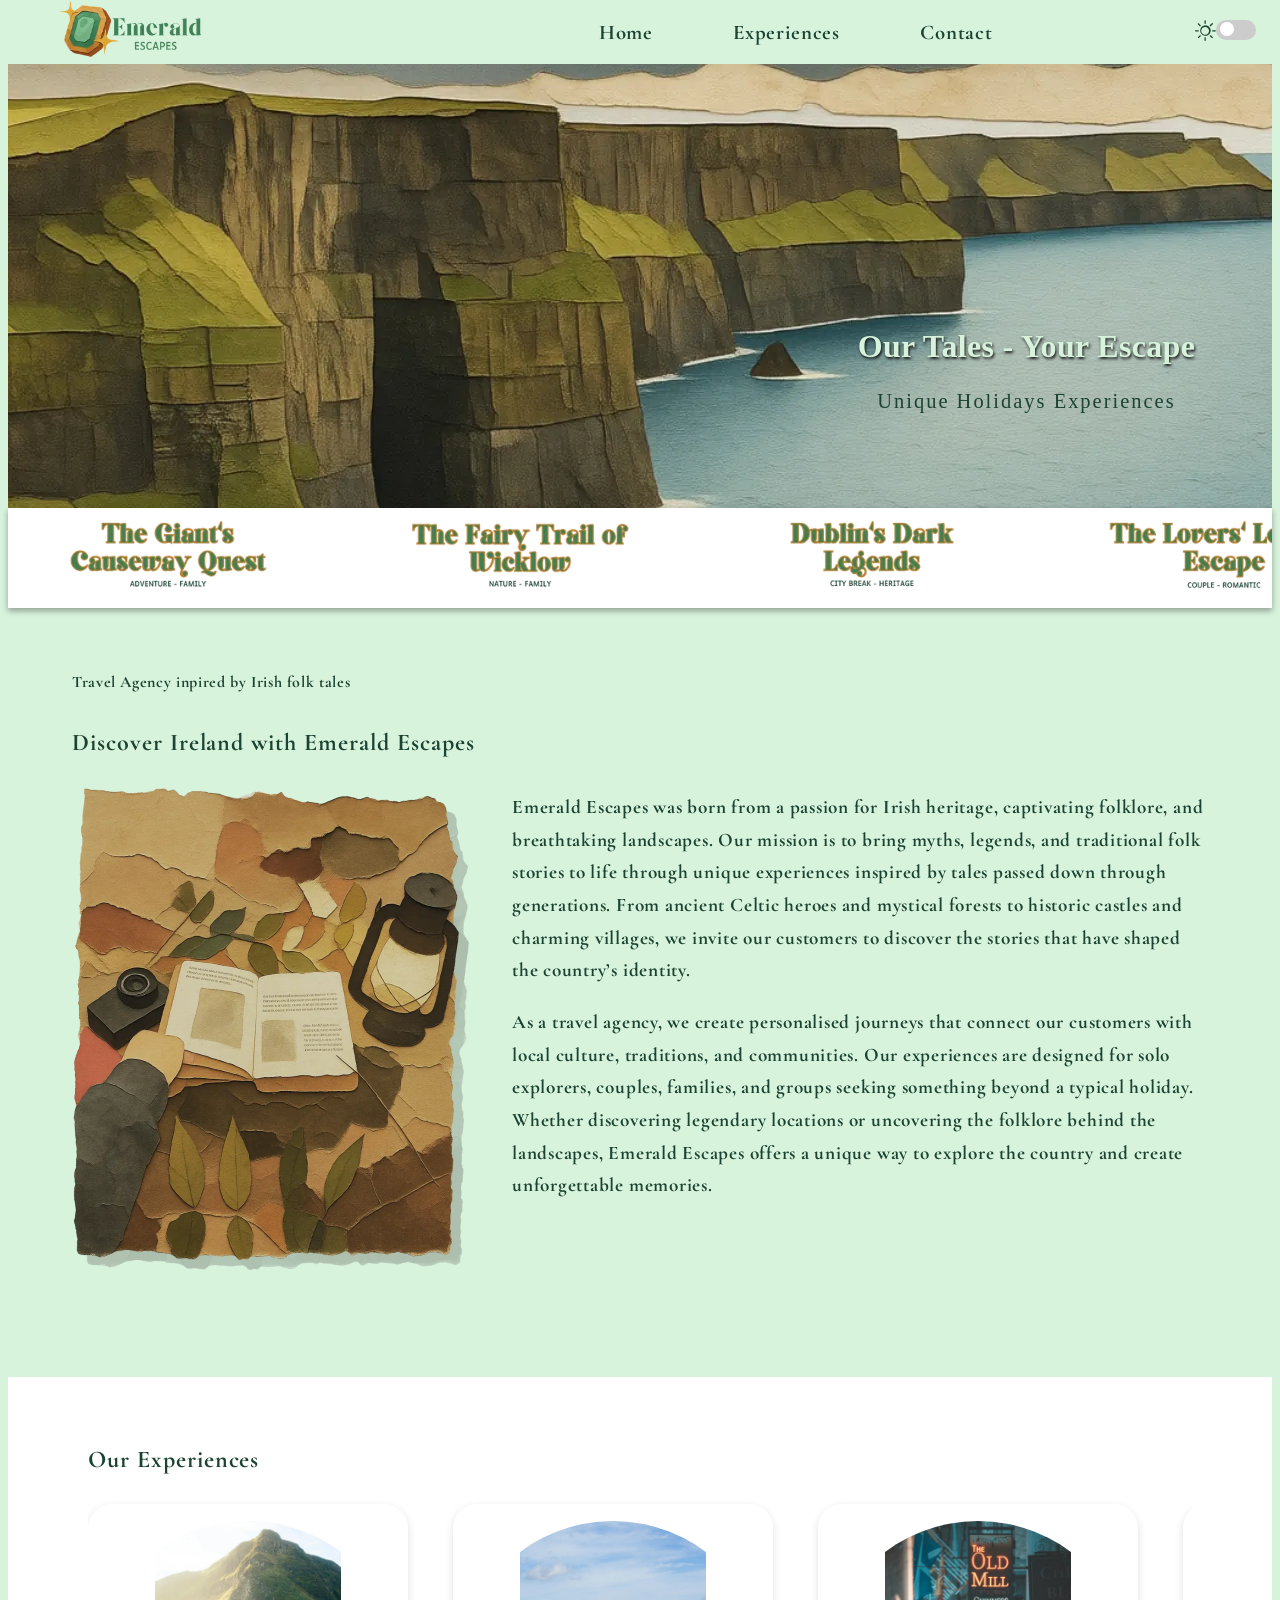
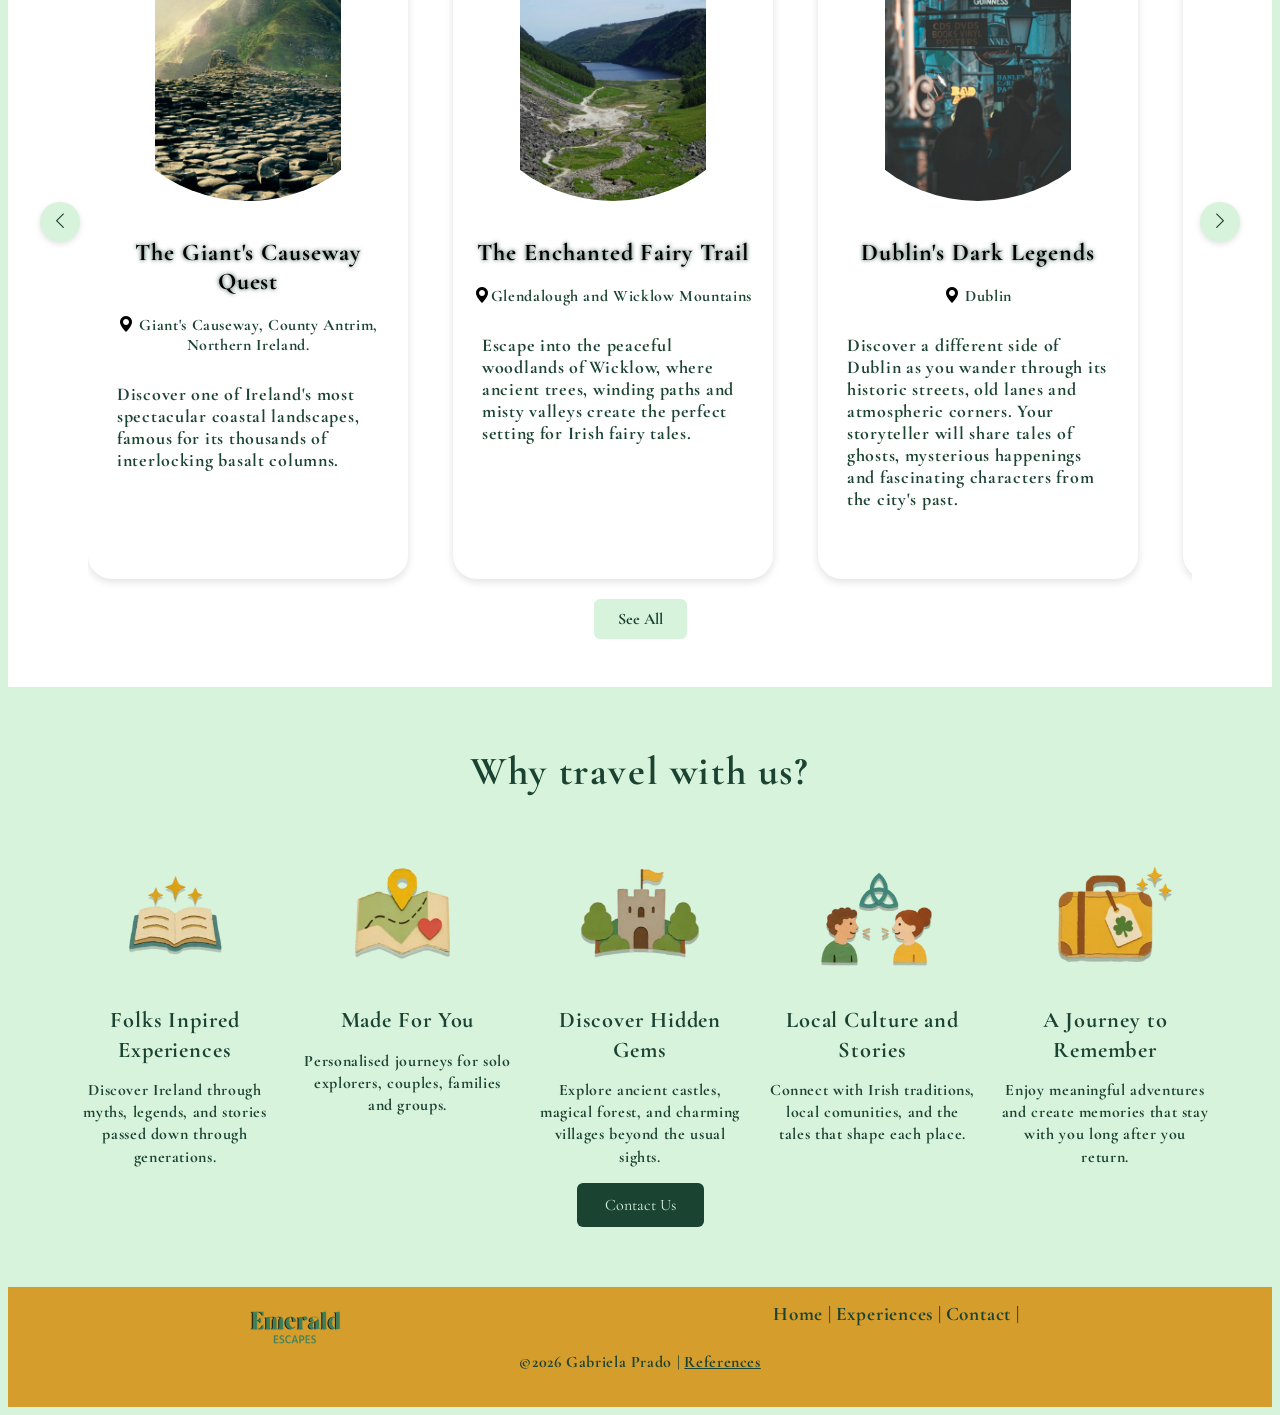
==== commit 10ca75a3: "style fixed" ====
--- a/index.html
+++ b/index.html
@@ -10,6 +10,11 @@
     <link rel="preconnect" href="https://fonts.googleapis.com">
     <link rel="preconnect" href="https://fonts.gstatic.com" crossorigin>
     <link href="https://fonts.googleapis.com/css2?family=Cormorant+Garamond:ital,wght@0,300..700;1,300..700&family=Playfair+Display:ital,wght@0,400..900;1,400..900&display=swap" rel="stylesheet">
+    <link rel="apple-touch-icon" sizes="180x180" href="public/favicon/apple-touch-icon.png">
+    <link rel="icon" type="image/png" sizes="32x32" href="public/favicon/favicon-32x32.png">
+    <link rel="icon" type="image/png" sizes="16x16" href="public/favicon/favicon-16x16.png">
+    <link rel="icon" href="./public/favicon/favicon-32x32.png" type="image/png">
+    <link rel="manifest" href="public/favicon/site.webmanifest">
 </head>
 <body>
     <div id="main-container ">
@@ -280,7 +285,7 @@
             </div>
             <div class="footer-credits">
                 <span>&copy2026 Gabriela Prado |</span>
-                <a href="Project_references.pdf" target="_blank">References</a>
+                <a href="documents/Project_references.pdf" target="_blank">References</a>
             </div>
         </section>
 
--- a/css/styles.css
+++ b/css/styles.css
@@ -108,7 +108,9 @@
     color: #1b4332;
     margin-top: 0;
 }
- /*Switch
+ /* Toggle switch adapted from W3Schools:
+   https://www.w3schools.com/howto/howto_css_switch.asp
+   Modifications made to dimensions and styling. */
 
     /* The switch - the box around the slider */
         .switch {
@@ -1171,6 +1173,13 @@
 
         #confirmation{
             display: none;
+            min-height: 800px;
+            
+        }
+
+
+        #confirmation h2{
+            margin-top: 80px;
         }
     /*contact form end*/
     
@@ -1800,7 +1809,7 @@
 
     .hero-section{
         min-height: 500px;
-        background-image: url('../images/heroimage.webp');
+        background-image: url('../images/heroImage.webp');
         
     }
 
